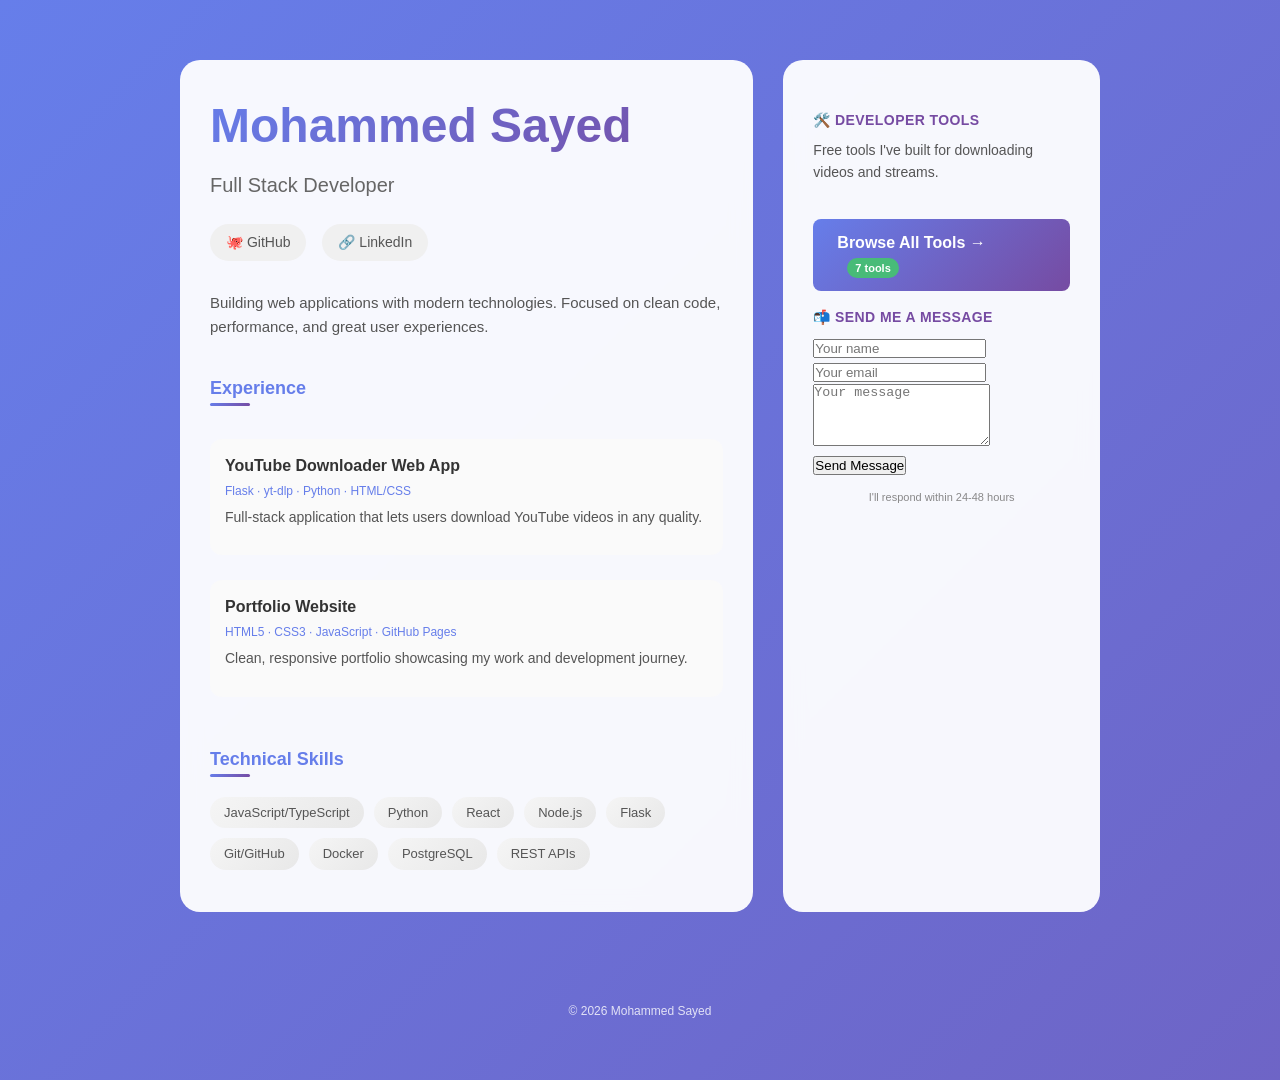
==== index.html @ 4d38568d "Clean version without secrets" ====
<!DOCTYPE html>
<html lang="en">
<head>
    <meta charset="UTF-8">
    <meta name="viewport" content="width=device-width, initial-scale=1.0">
    <title>Mohammed Sayed | Full Stack Developer</title>
    <link rel="stylesheet" href="style.css">
    <style>
        .tools-link {
            display: inline-block;
            margin-top: 20px;
            padding: 12px 24px;
            background: linear-gradient(135deg, #667eea 0%, #764ba2 100%);
            color: white;
            text-decoration: none;
            border-radius: 8px;
            font-weight: 600;
            transition: transform 0.3s ease;
        }
        
        .tools-link:hover {
            transform: translateX(5px);
        }
        
        .badge {
            display: inline-block;
            background: #48bb78;
            color: white;
            padding: 2px 8px;
            border-radius: 12px;
            font-size: 11px;
            margin-left: 10px;
        }
    </style>
</head>
<body>
    <div class="container">
        <div class="two-columns">
            <!-- MAIN CONTENT -->
            <div class="main-content">
                <h1>Mohammed Sayed</h1>
                <div class="title">Full Stack Developer</div>
                
                <div class="social-links">
                    <a href="https://github.com/mos238" target="_blank" class="social-link">🐙 GitHub</a>
                    <a href="https://www.linkedin.com/in/mohammed-sayed" target="_blank" class="social-link">🔗 LinkedIn</a>
                </div>

                <p>Building web applications with modern technologies. Focused on clean code, performance, and great user experiences.</p>

                <h2>Experience</h2>
                <div class="project">
                    <div class="project-title">YouTube Downloader Web App</div>
                    <div class="project-tech">Flask · yt-dlp · Python · HTML/CSS</div>
                    <p style="font-size: 14px;">Full-stack application that lets users download YouTube videos in any quality.</p>
                </div>

                <div class="project">
                    <div class="project-title">Portfolio Website</div>
                    <div class="project-tech">HTML5 · CSS3 · JavaScript · GitHub Pages</div>
                    <p style="font-size: 14px;">Clean, responsive portfolio showcasing my work and development journey.</p>
                </div>

                <h2>Technical Skills</h2>
                <div class="skills">
                    <span class="skill">JavaScript/TypeScript</span>
                    <span class="skill">Python</span>
                    <span class="skill">React</span>
                    <span class="skill">Node.js</span>
                    <span class="skill">Flask</span>
                    <span class="skill">Git/GitHub</span>
                    <span class="skill">Docker</span>
                    <span class="skill">PostgreSQL</span>
                    <span class="skill">REST APIs</span>
                </div>
            </div>

            <!-- SIDEBAR - Simple tools link -->
            <div class="sidebar">
                <div class="tools">
                    <h3>🛠️ Developer Tools</h3>
                    <p style="font-size: 14px; margin-bottom: 15px;">Free tools I've built for downloading videos and streams.</p>
                    <a href="tools.html" class="tools-link">
                        Browse All Tools →
                        <span class="badge">7 tools</span>
                    </a>
                </div>

                <!-- Contact Form -->
                <div class="contact-form">
                    <h3>📬 Send me a message</h3>
                    <form id="contactForm">
                        <div class="form-group">
                            <input type="text" id="name" placeholder="Your name" required>
                        </div>
                        <div class="form-group">
                            <input type="email" id="email" placeholder="Your email" required>
                        </div>
                        <div class="form-group">
                            <textarea id="message" placeholder="Your message" rows="4" required></textarea>
                        </div>
                        <button type="submit" class="submit-btn">Send Message</button>
                        <div id="formStatus" class="form-status"></div>
                    </form>
                    <p style="font-size: 11px; color: #888; margin-top: 12px; text-align: center;">
                        I'll respond within 24-48 hours
                    </p>
                </div>
            </div>
        </div>

        <footer>
            © 2026 Mohammed Sayed
        </footer>
    </div>

    <script src="script.js"></script>
    <script>
        // Contact form handler
        const contactForm = document.getElementById('contactForm');
        const formStatus = document.getElementById('formStatus');
        
        contactForm.addEventListener('submit', function(e) {
            e.preventDefault();
            const name = document.getElementById('name').value;
            const email = document.getElementById('email').value;
            const message = document.getElementById('message').value;
            
            const subject = `Portfolio Contact from ${name}`;
            const body = `Name: ${name}%0AEmail: ${email}%0A%0AMessage:%0A${message}`;
            const mailtoLink = `mailto:m.omarsayed@gmail.com?subject=${encodeURIComponent(subject)}&body=${body}`;
            
            window.location.href = mailtoLink;
            showStatus('✓ Opening your email client...', 'success');
            contactForm.reset();
        });
        
        function showStatus(message, type) {
            formStatus.textContent = message;
            formStatus.className = `form-status ${type}`;
            formStatus.style.display = 'block';
            setTimeout(() => formStatus.style.display = 'none', 5000);
        }
    </script>
</body>
</html>
---- style.css ----
* {
    margin: 0;
    padding: 0;
    box-sizing: border-box;
}

body {
    font-family: -apple-system, BlinkMacSystemFont, 'Segoe UI', Roboto, Oxygen, Ubuntu, sans-serif;
    background: linear-gradient(135deg, #667eea 0%, #764ba2 100%);
    color: #1a1a1a;
    line-height: 1.5;
    min-height: 100vh;
    animation: gradientShift 10s ease infinite;
    background-size: 200% 200%;
}

@keyframes gradientShift {
    0% { background-position: 0% 50%; }
    50% { background-position: 100% 50%; }
    100% { background-position: 0% 50%; }
}

.container {
    max-width: 1000px;
    margin: 0 auto;
    padding: 60px 40px;
}

/* Main content card with animation */
.main-content, .sidebar {
    background: rgba(255, 255, 255, 0.95);
    backdrop-filter: blur(10px);
    border-radius: 20px;
    padding: 30px;
    transition: transform 0.3s ease, box-shadow 0.3s ease;
    animation: fadeInUp 0.6s ease-out;
}

.main-content:hover, .sidebar:hover {
    transform: translateY(-5px);
    box-shadow: 0 20px 40px rgba(0,0,0,0.1);
}

@keyframes fadeInUp {
    from {
        opacity: 0;
        transform: translateY(30px);
    }
    to {
        opacity: 1;
        transform: translateY(0);
    }
}

/* Two column layout */
.two-columns {
    display: flex;
    gap: 30px;
    flex-wrap: wrap;
}

.main-content {
    flex: 2;
    min-width: 250px;
}

.sidebar {
    flex: 1;
    min-width: 200px;
}

/* Typography */
h1 {
    font-size: 48px;
    font-weight: 700;
    margin-bottom: 8px;
    background: linear-gradient(135deg, #667eea 0%, #764ba2 100%);
    -webkit-background-clip: text;
    background-clip: text;
    color: transparent;
    animation: fadeIn 0.8s ease-out;
}

@keyframes fadeIn {
    from { opacity: 0; transform: translateY(-20px); }
    to { opacity: 1; transform: translateY(0); }
}

.title {
    font-size: 20px;
    color: #666;
    margin-bottom: 24px;
    font-weight: 400;
    animation: fadeIn 0.8s ease-out 0.1s backwards;
}

h2 {
    font-size: 18px;
    font-weight: 600;
    margin: 24px 0 12px 0;
    color: #667eea;
    position: relative;
    display: inline-block;
}

h2::after {
    content: '';
    position: absolute;
    bottom: -4px;
    left: 0;
    width: 40px;
    height: 3px;
    background: linear-gradient(135deg, #667eea 0%, #764ba2 100%);
    border-radius: 2px;
    transition: width 0.3s ease;
}

h2:hover::after {
    width: 100%;
}

h3 {
    font-size: 14px;
    font-weight: 600;
    margin: 16px 0 8px 0;
    text-transform: uppercase;
    letter-spacing: 0.03em;
    color: #764ba2;
}

p {
    color: #555;
    margin-bottom: 12px;
    font-size: 15px;
    line-height: 1.6;
}

/* Social links with hover animations */
.social-links {
    display: flex;
    gap: 16px;
    margin: 20px 0 30px 0;
    flex-wrap: wrap;
}

.social-link {
    color: #555;
    text-decoration: none;
    font-size: 14px;
    padding: 8px 16px;
    background: #f0f0f0;
    border-radius: 20px;
    transition: all 0.3s ease;
    display: inline-block;
}

.social-link:hover {
    background: linear-gradient(135deg, #667eea 0%, #764ba2 100%);
    color: white;
    transform: translateY(-2px);
    box-shadow: 0 4px 12px rgba(102,126,234,0.4);
}

/* Skills tags with hover effects */
.skills {
    display: flex;
    flex-wrap: wrap;
    gap: 10px;
    margin: 12px 0;
}

.skill {
    font-size: 13px;
    color: #555;
    background: linear-gradient(135deg, #f5f5f5 0%, #e8e8e8 100%);
    padding: 6px 14px;
    border-radius: 20px;
    transition: all 0.3s ease;
    cursor: default;
}

.skill:hover {
    background: linear-gradient(135deg, #667eea 0%, #764ba2 100%);
    color: white;
    transform: scale(1.05);
}

/* Tools section with animations */
.tools {
    margin-top: 20px;
}

.tool-item {
    margin: 15px 0;
    padding: 12px;
    background: #f8f9fa;
    border-radius: 12px;
    transition: all 0.3s ease;
}

.tool-item:hover {
    transform: translateX(8px);
    background: linear-gradient(135deg, #f8f9fa 0%, #f0f0f0 100%);
}

.tool-link {
    color: #667eea;
    text-decoration: none;
    font-size: 14px;
    font-weight: 500;
    display: inline-flex;
    align-items: center;
    gap: 8px;
    transition: gap 0.3s ease;
}

.tool-link:hover {
    gap: 12px;
    color: #764ba2;
}

.tool-description {
    font-size: 12px;
    color: #888;
    margin-top: 4px;
}

/* Projects section */
.project {
    margin: 25px 0;
    padding: 15px;
    background: #fafafa;
    border-radius: 12px;
    transition: all 0.3s ease;
}

.project:hover {
    transform: translateX(8px);
    background: white;
    box-shadow: 0 4px 12px rgba(0,0,0,0.1);
}

.project-title {
    font-weight: 600;
    font-size: 16px;
    margin-bottom: 4px;
    color: #333;
}

.project-tech {
    font-size: 12px;
    color: #667eea;
    margin-bottom: 6px;
}

/* Back to top button with pulse animation */
#backToTop {
    position: fixed;
    bottom: 20px;
    right: 20px;
    padding: 12px 16px;
    background: linear-gradient(135deg, #667eea 0%, #764ba2 100%);
    color: white;
    border: none;
    border-radius: 50px;
    cursor: pointer;
    font-size: 14px;
    display: none;
    z-index: 1000;
    font-family: inherit;
    transition: all 0.3s ease;
    animation: pulse 2s infinite;
}

#backToTop:hover {
    transform: translateY(-3px);
    box-shadow: 0 6px 20px rgba(102,126,234,0.4);
}

@keyframes pulse {
    0% { box-shadow: 0 0 0 0 rgba(102,126,234,0.7); }
    70% { box-shadow: 0 0 0 10px rgba(102,126,234,0); }
    100% { box-shadow: 0 0 0 0 rgba(102,126,234,0); }
}

/* Footer */
footer {
    margin-top: 60px;
    text-align: center;
    font-size: 12px;
    color: rgba(255,255,255,0.8);
    padding-top: 30px;
}

/* Click message styling */
.click-message {
    position: fixed;
    bottom: 80px;
    right: 20px;
    background: linear-gradient(135deg, #667eea 0%, #764ba2 100%);
    color: white;
    padding: 10px 16px;
    border-radius: 50px;
    font-size: 12px;
    z-index: 1000;
    animation: slideIn 0.3s ease;
}

@keyframes slideIn {
    from {
        opacity: 0;
        transform: translateX(100px);
    }
    to {
        opacity: 1;
        transform: translateX(0);
    }
}

/* Responsive */
@media (max-width: 768px) {
    .container {
        padding: 30px 20px;
    }
    .two-columns {
        flex-direction: column;
        gap: 20px;
    }
    h1 {
        font-size: 32px;
    }
    .title {
        font-size: 18px;
    }
    .main-content, .sidebar {
        padding: 20px;
    }
}
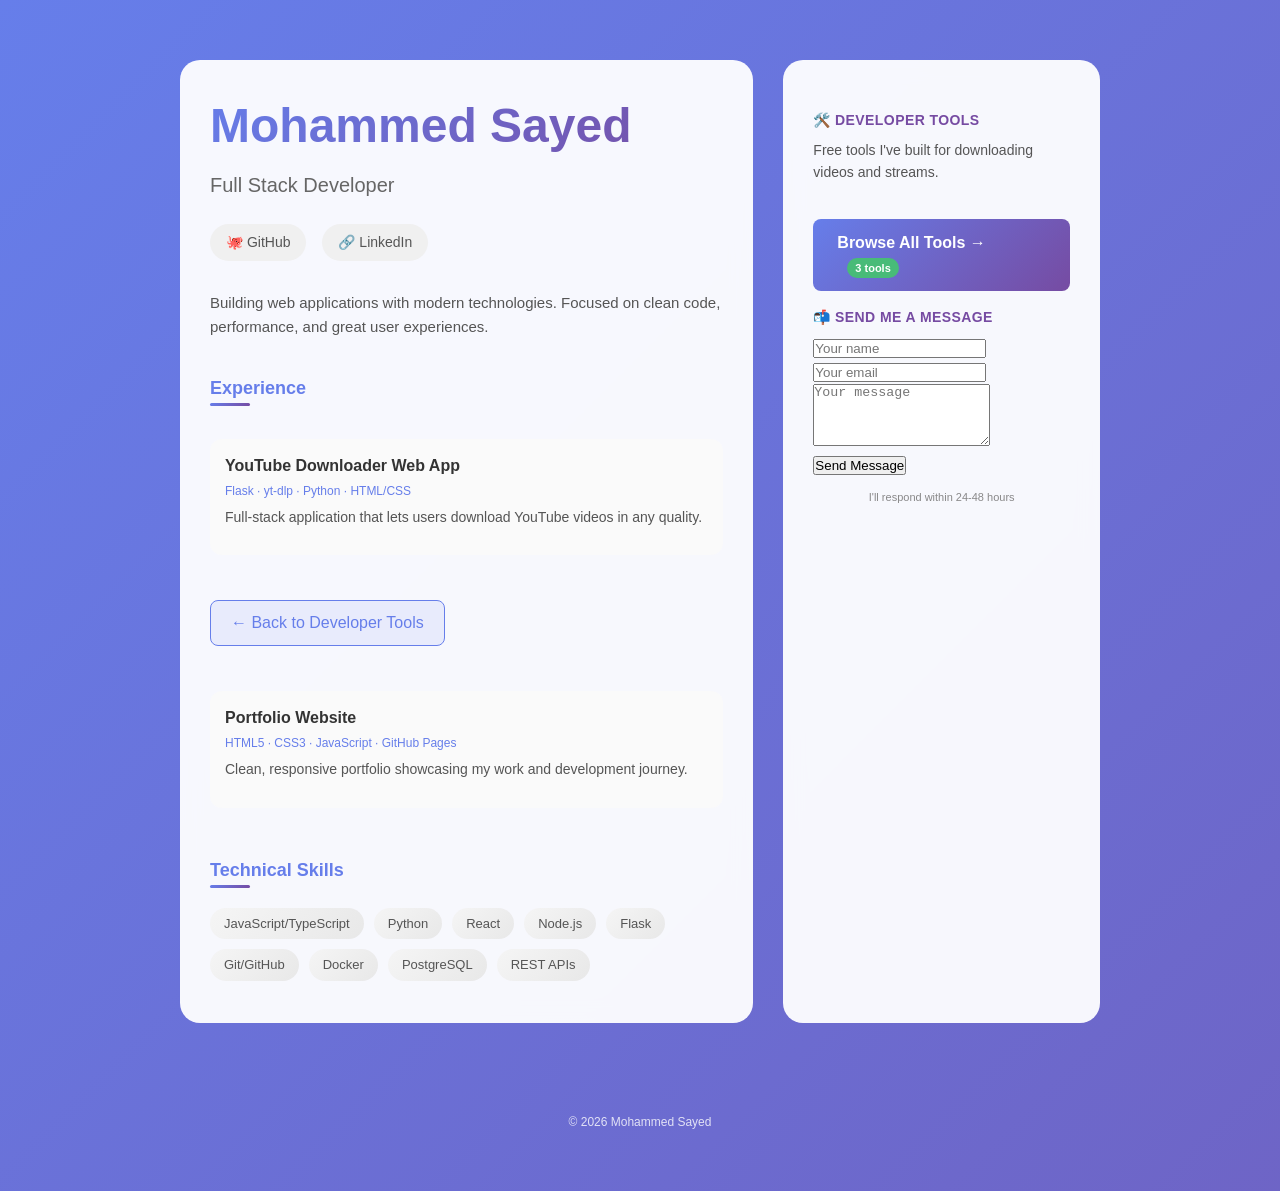
==== commit 890f9e51: "Add Back to Developer Tools button after YouTube Downloader" ====
--- a/index.html
+++ b/index.html
@@ -31,6 +31,49 @@
             font-size: 11px;
             margin-left: 10px;
         }
+        
+        .back-button {
+            display: inline-block;
+            margin: 20px 0;
+            padding: 10px 20px;
+            background: rgba(102,126,234,0.1);
+            color: #667eea;
+            text-decoration: none;
+            border-radius: 8px;
+            font-weight: 500;
+            transition: all 0.3s ease;
+            border: 1px solid #667eea;
+        }
+        
+        .back-button:hover {
+            background: #667eea;
+            color: white;
+            transform: translateX(-5px);
+        }
+        
+        .separator {
+            text-align: center;
+            margin: 40px 0;
+            position: relative;
+        }
+        
+        .separator::before {
+            content: '';
+            position: absolute;
+            top: 50%;
+            left: 0;
+            right: 0;
+            height: 1px;
+            background: linear-gradient(90deg, transparent, #667eea, transparent);
+        }
+        
+        .separator span {
+            background: white;
+            padding: 0 20px;
+            position: relative;
+            color: #667eea;
+            font-size: 14px;
+        }
     </style>
 </head>
 <body>
@@ -55,6 +98,13 @@
                     <p style="font-size: 14px;">Full-stack application that lets users download YouTube videos in any quality.</p>
                 </div>
 
+                <!-- Back to Portfolio button after YouTube Downloader -->
+                <div style="margin: 20px 0;">
+                    <a href="https://mos238.github.io/myWebSite/tools.html" class="back-button">
+                        ← Back to Developer Tools
+                    </a>
+                </div>
+
                 <div class="project">
                     <div class="project-title">Portfolio Website</div>
                     <div class="project-tech">HTML5 · CSS3 · JavaScript · GitHub Pages</div>
@@ -75,14 +125,14 @@
                 </div>
             </div>
 
-            <!-- SIDEBAR - Simple tools link -->
+            <!-- SIDEBAR - Tools link -->
             <div class="sidebar">
                 <div class="tools">
                     <h3>🛠️ Developer Tools</h3>
                     <p style="font-size: 14px; margin-bottom: 15px;">Free tools I've built for downloading videos and streams.</p>
-                    <a href="tools.html" class="tools-link">
+                    <a href="https://mos238.github.io/myWebSite/tools.html" class="tools-link">
                         Browse All Tools →
-                        <span class="badge">7 tools</span>
+                        <span class="badge">3 tools</span>
                     </a>
                 </div>
 
@@ -144,4 +194,3 @@
     </script>
 </body>
 </html>
- 
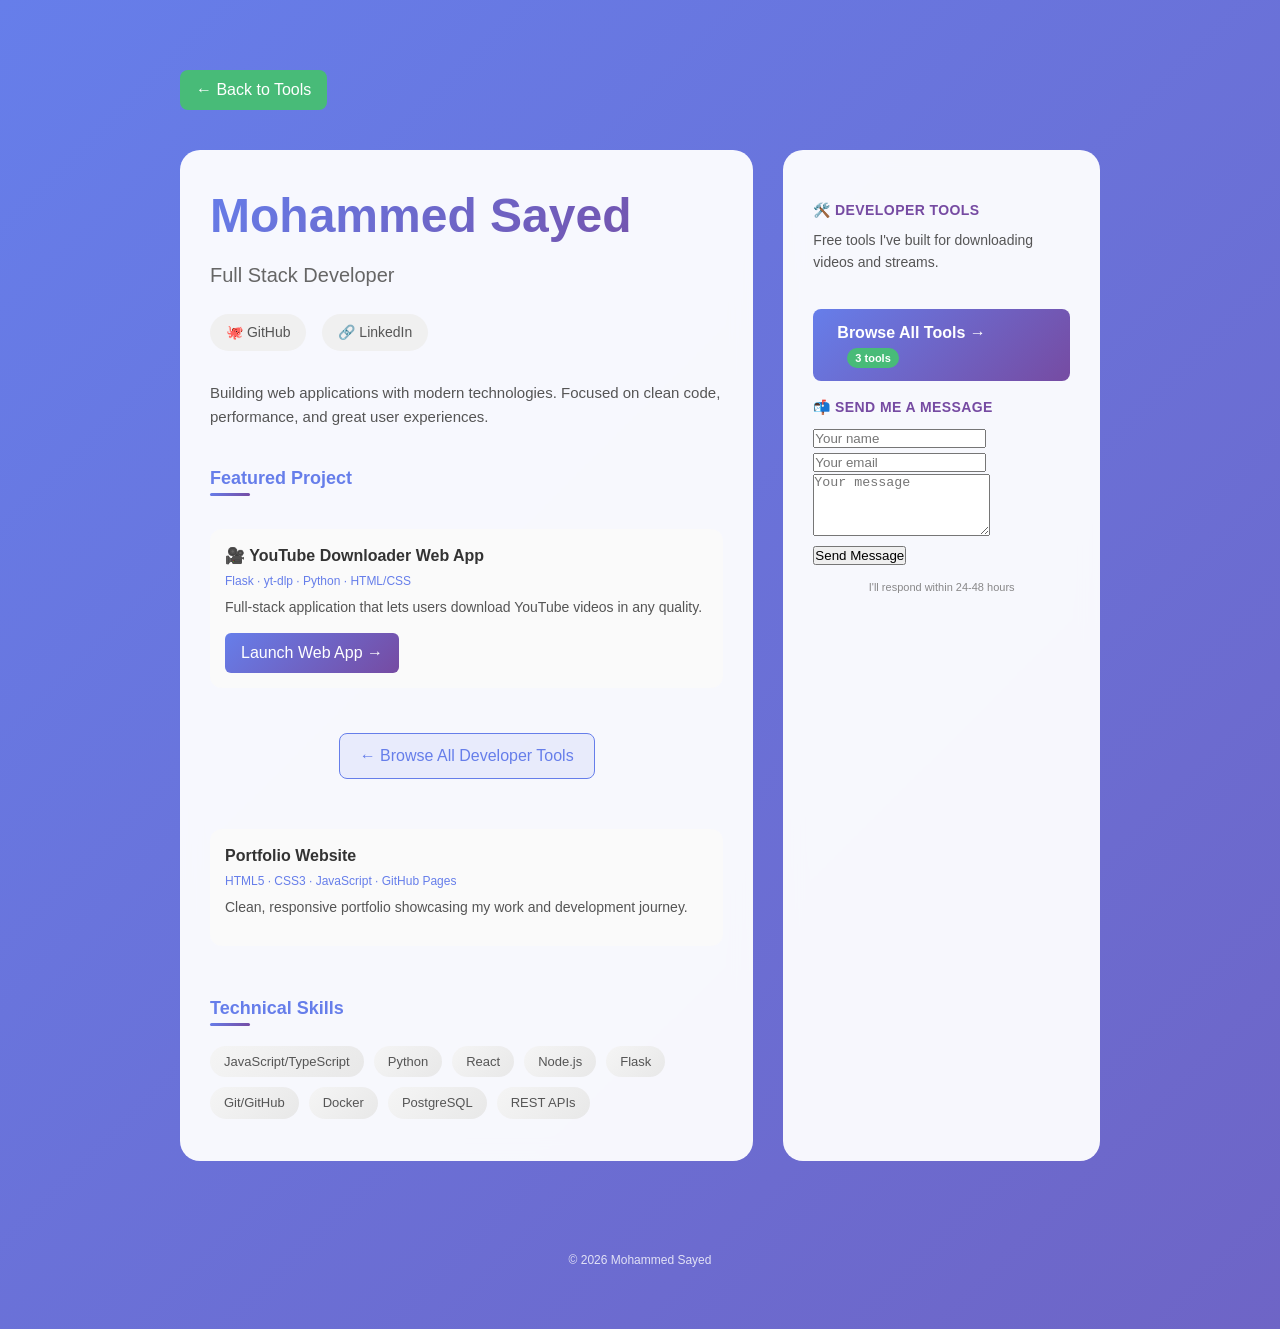
==== commit 793ce216: "Fix back buttons: add Back to Tools and Browse All Developer Tools buttons" ====
--- a/index.html
+++ b/index.html
@@ -51,33 +51,33 @@
             transform: translateX(-5px);
         }
         
-        .separator {
-            text-align: center;
-            margin: 40px 0;
-            position: relative;
+        .back-to-portfolio {
+            display: inline-block;
+            margin: 10px 0 20px 0;
+            padding: 8px 16px;
+            background: #48bb78;
+            color: white;
+            text-decoration: none;
+            border-radius: 8px;
+            font-weight: 500;
+            transition: all 0.3s ease;
         }
         
-        .separator::before {
-            content: '';
-            position: absolute;
-            top: 50%;
-            left: 0;
-            right: 0;
-            height: 1px;
-            background: linear-gradient(90deg, transparent, #667eea, transparent);
-        }
-        
-        .separator span {
-            background: white;
-            padding: 0 20px;
-            position: relative;
-            color: #667eea;
-            font-size: 14px;
+        .back-to-portfolio:hover {
+            background: #38a169;
+            transform: translateX(-5px);
         }
     </style>
 </head>
 <body>
     <div class="container">
+        <!-- Back to Portfolio Button at Top -->
+        <div style="margin-bottom: 20px;">
+            <a href="https://mos238.github.io/myWebSite/tools.html" class="back-to-portfolio">
+                ← Back to Tools
+            </a>
+        </div>
+        
         <div class="two-columns">
             <!-- MAIN CONTENT -->
             <div class="main-content">
@@ -91,17 +91,20 @@
 
                 <p>Building web applications with modern technologies. Focused on clean code, performance, and great user experiences.</p>
 
-                <h2>Experience</h2>
+                <h2>Featured Project</h2>
                 <div class="project">
-                    <div class="project-title">YouTube Downloader Web App</div>
+                    <div class="project-title">🎥 YouTube Downloader Web App</div>
                     <div class="project-tech">Flask · yt-dlp · Python · HTML/CSS</div>
                     <p style="font-size: 14px;">Full-stack application that lets users download YouTube videos in any quality.</p>
+                    <div style="margin-top: 15px;">
+                        <a href="https://mywebsite-m9qv.onrender.com" target="_blank" style="display: inline-block; padding: 8px 16px; background: linear-gradient(135deg, #667eea 0%, #764ba2 100%); color: white; text-decoration: none; border-radius: 6px;">Launch Web App →</a>
+                    </div>
                 </div>
 
-                <!-- Back to Portfolio button after YouTube Downloader -->
-                <div style="margin: 20px 0;">
+                <!-- Back to Portfolio Button AFTER YouTube Web App Launcher -->
+                <div style="margin: 20px 0 30px 0; text-align: center;">
                     <a href="https://mos238.github.io/myWebSite/tools.html" class="back-button">
-                        ← Back to Developer Tools
+                        ← Browse All Developer Tools
                     </a>
                 </div>
 
@@ -125,7 +128,7 @@
                 </div>
             </div>
 
-            <!-- SIDEBAR - Tools link -->
+            <!-- SIDEBAR -->
             <div class="sidebar">
                 <div class="tools">
                     <h3>🛠️ Developer Tools</h3>
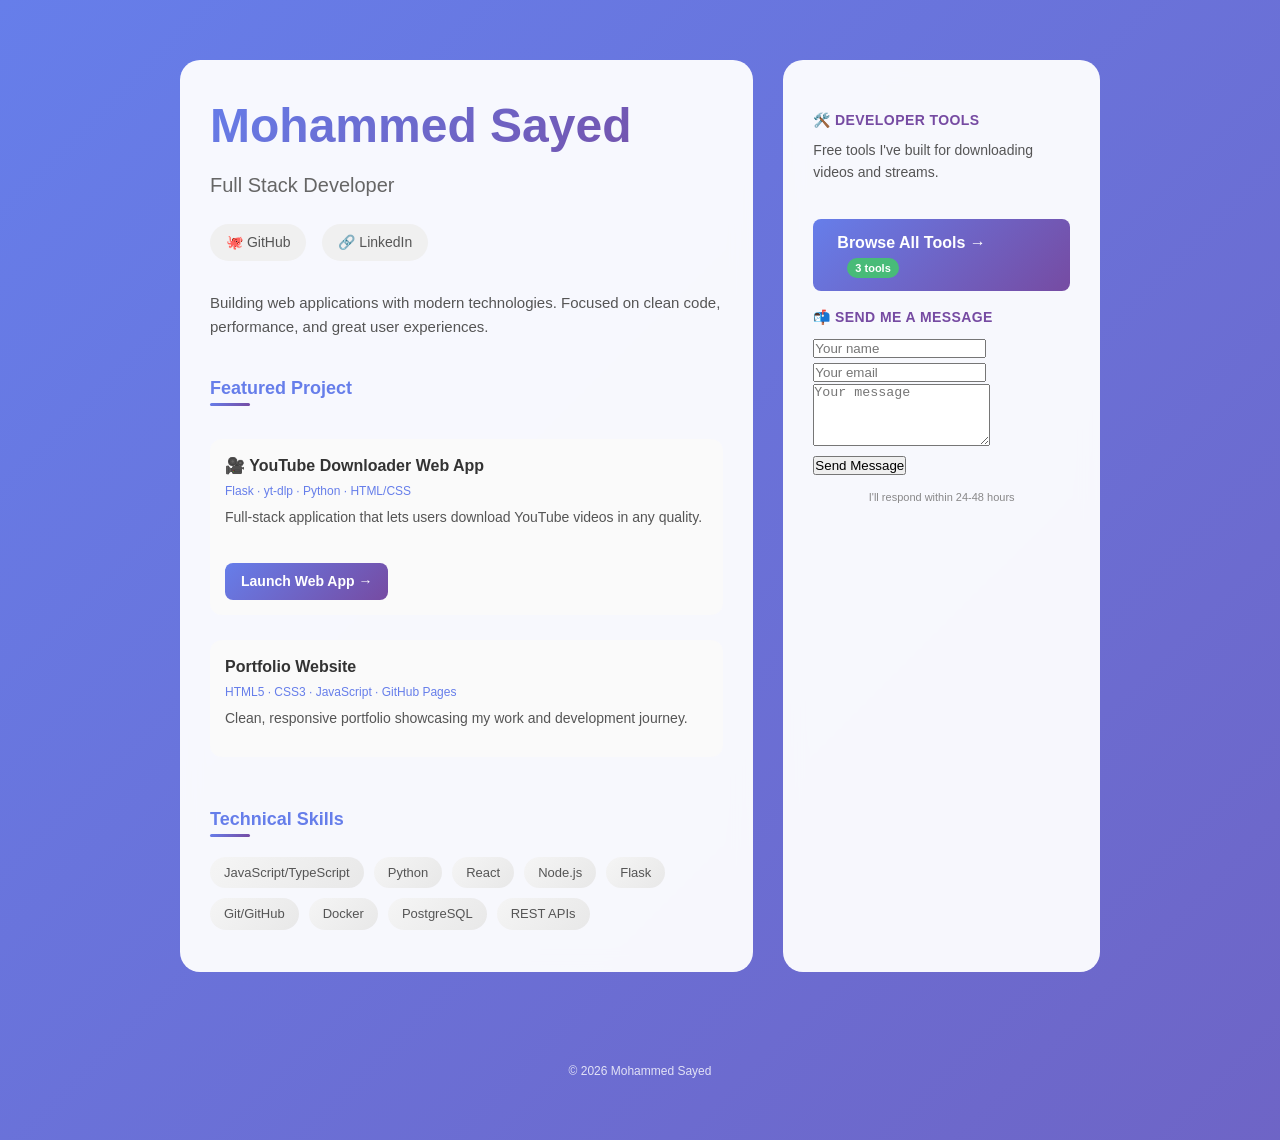
==== commit 680ac316: "Fix back button URL and remove back button from main portfolio page" ====
--- a/index.html
+++ b/index.html
@@ -50,34 +50,10 @@
             color: white;
             transform: translateX(-5px);
         }
-        
-        .back-to-portfolio {
-            display: inline-block;
-            margin: 10px 0 20px 0;
-            padding: 8px 16px;
-            background: #48bb78;
-            color: white;
-            text-decoration: none;
-            border-radius: 8px;
-            font-weight: 500;
-            transition: all 0.3s ease;
-        }
-        
-        .back-to-portfolio:hover {
-            background: #38a169;
-            transform: translateX(-5px);
-        }
     </style>
 </head>
 <body>
     <div class="container">
-        <!-- Back to Portfolio Button at Top -->
-        <div style="margin-bottom: 20px;">
-            <a href="https://mos238.github.io/myWebSite/tools.html" class="back-to-portfolio">
-                ← Back to Tools
-            </a>
-        </div>
-        
         <div class="two-columns">
             <!-- MAIN CONTENT -->
             <div class="main-content">
@@ -97,15 +73,8 @@
                     <div class="project-tech">Flask · yt-dlp · Python · HTML/CSS</div>
                     <p style="font-size: 14px;">Full-stack application that lets users download YouTube videos in any quality.</p>
                     <div style="margin-top: 15px;">
-                        <a href="https://mywebsite-m9qv.onrender.com" target="_blank" style="display: inline-block; padding: 8px 16px; background: linear-gradient(135deg, #667eea 0%, #764ba2 100%); color: white; text-decoration: none; border-radius: 6px;">Launch Web App →</a>
+                        <a href="https://mywebsite-m9qv.onrender.com" target="_blank" class="tools-link" style="padding: 8px 16px; font-size: 14px;">Launch Web App →</a>
                     </div>
-                </div>
-
-                <!-- Back to Portfolio Button AFTER YouTube Web App Launcher -->
-                <div style="margin: 20px 0 30px 0; text-align: center;">
-                    <a href="https://mos238.github.io/myWebSite/tools.html" class="back-button">
-                        ← Browse All Developer Tools
-                    </a>
                 </div>
 
                 <div class="project">
@@ -169,7 +138,6 @@
 
     <script src="script.js"></script>
     <script>
-        // Contact form handler
         const contactForm = document.getElementById('contactForm');
         const formStatus = document.getElementById('formStatus');
         
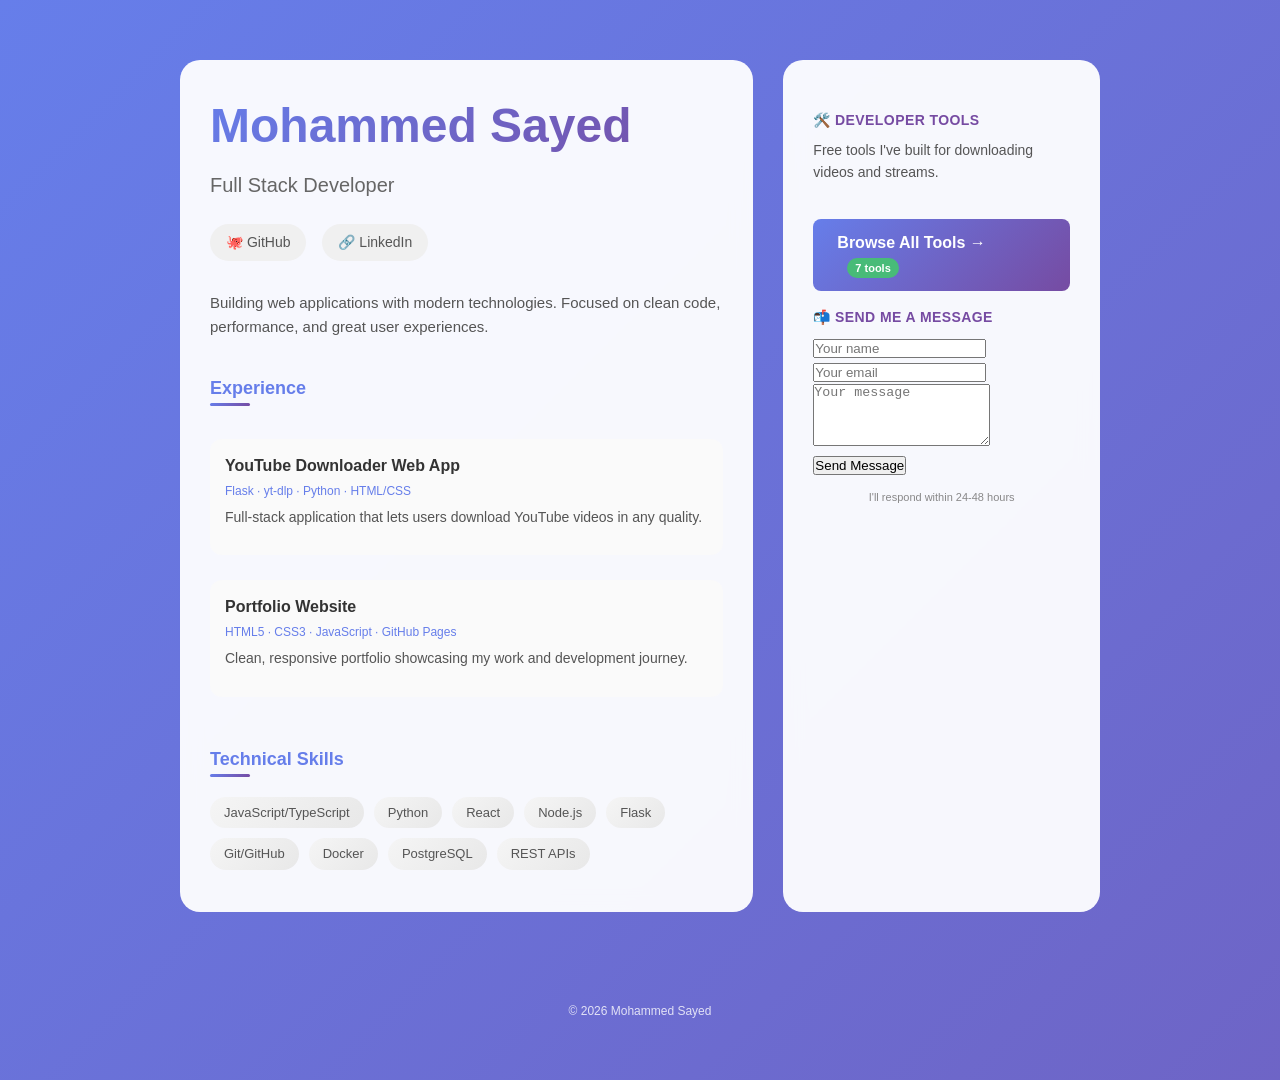
==== commit 75a45cb1: "Add local video downloader card to tools page and update index.html" ====
--- a/index.html
+++ b/index.html
@@ -1,167 +1,184 @@
-<!DOCTYPE html>
+<!doctype html>
 <html lang="en">
-<head>
-    <meta charset="UTF-8">
-    <meta name="viewport" content="width=device-width, initial-scale=1.0">
+  <head>
+    <meta charset="UTF-8" />
+    <meta name="viewport" content="width=device-width, initial-scale=1.0" />
     <title>Mohammed Sayed | Full Stack Developer</title>
-    <link rel="stylesheet" href="style.css">
+    <link rel="stylesheet" href="style.css" />
     <style>
-        .tools-link {
-            display: inline-block;
-            margin-top: 20px;
-            padding: 12px 24px;
-            background: linear-gradient(135deg, #667eea 0%, #764ba2 100%);
-            color: white;
-            text-decoration: none;
-            border-radius: 8px;
-            font-weight: 600;
-            transition: transform 0.3s ease;
-        }
-        
-        .tools-link:hover {
-            transform: translateX(5px);
-        }
-        
-        .badge {
-            display: inline-block;
-            background: #48bb78;
-            color: white;
-            padding: 2px 8px;
-            border-radius: 12px;
-            font-size: 11px;
-            margin-left: 10px;
-        }
-        
-        .back-button {
-            display: inline-block;
-            margin: 20px 0;
-            padding: 10px 20px;
-            background: rgba(102,126,234,0.1);
-            color: #667eea;
-            text-decoration: none;
-            border-radius: 8px;
-            font-weight: 500;
-            transition: all 0.3s ease;
-            border: 1px solid #667eea;
-        }
-        
-        .back-button:hover {
-            background: #667eea;
-            color: white;
-            transform: translateX(-5px);
-        }
+      .tools-link {
+        display: inline-block;
+        margin-top: 20px;
+        padding: 12px 24px;
+        background: linear-gradient(135deg, #667eea 0%, #764ba2 100%);
+        color: white;
+        text-decoration: none;
+        border-radius: 8px;
+        font-weight: 600;
+        transition: transform 0.3s ease;
+      }
+
+      .tools-link:hover {
+        transform: translateX(5px);
+      }
+
+      .badge {
+        display: inline-block;
+        background: #48bb78;
+        color: white;
+        padding: 2px 8px;
+        border-radius: 12px;
+        font-size: 11px;
+        margin-left: 10px;
+      }
     </style>
-</head>
-<body>
+  </head>
+  <body>
     <div class="container">
-        <div class="two-columns">
-            <!-- MAIN CONTENT -->
-            <div class="main-content">
-                <h1>Mohammed Sayed</h1>
-                <div class="title">Full Stack Developer</div>
-                
-                <div class="social-links">
-                    <a href="https://github.com/mos238" target="_blank" class="social-link">🐙 GitHub</a>
-                    <a href="https://www.linkedin.com/in/mohammed-sayed" target="_blank" class="social-link">🔗 LinkedIn</a>
-                </div>
+      <div class="two-columns">
+        <!-- MAIN CONTENT -->
+        <div class="main-content">
+          <h1>Mohammed Sayed</h1>
+          <div class="title">Full Stack Developer</div>
 
-                <p>Building web applications with modern technologies. Focused on clean code, performance, and great user experiences.</p>
+          <div class="social-links">
+            <a
+              href="https://github.com/mos238"
+              target="_blank"
+              class="social-link"
+              >🐙 GitHub</a
+            >
+            <a
+              href="https://www.linkedin.com/in/mohammed-sayed"
+              target="_blank"
+              class="social-link"
+              >🔗 LinkedIn</a
+            >
+          </div>
 
-                <h2>Featured Project</h2>
-                <div class="project">
-                    <div class="project-title">🎥 YouTube Downloader Web App</div>
-                    <div class="project-tech">Flask · yt-dlp · Python · HTML/CSS</div>
-                    <p style="font-size: 14px;">Full-stack application that lets users download YouTube videos in any quality.</p>
-                    <div style="margin-top: 15px;">
-                        <a href="https://mywebsite-m9qv.onrender.com" target="_blank" class="tools-link" style="padding: 8px 16px; font-size: 14px;">Launch Web App →</a>
-                    </div>
-                </div>
+          <p>
+            Building web applications with modern technologies. Focused on clean
+            code, performance, and great user experiences.
+          </p>
 
-                <div class="project">
-                    <div class="project-title">Portfolio Website</div>
-                    <div class="project-tech">HTML5 · CSS3 · JavaScript · GitHub Pages</div>
-                    <p style="font-size: 14px;">Clean, responsive portfolio showcasing my work and development journey.</p>
-                </div>
+          <h2>Experience</h2>
+          <div class="project">
+            <div class="project-title">YouTube Downloader Web App</div>
+            <div class="project-tech">Flask · yt-dlp · Python · HTML/CSS</div>
+            <p style="font-size: 14px">
+              Full-stack application that lets users download YouTube videos in
+              any quality.
+            </p>
+          </div>
 
-                <h2>Technical Skills</h2>
-                <div class="skills">
-                    <span class="skill">JavaScript/TypeScript</span>
-                    <span class="skill">Python</span>
-                    <span class="skill">React</span>
-                    <span class="skill">Node.js</span>
-                    <span class="skill">Flask</span>
-                    <span class="skill">Git/GitHub</span>
-                    <span class="skill">Docker</span>
-                    <span class="skill">PostgreSQL</span>
-                    <span class="skill">REST APIs</span>
-                </div>
+          <div class="project">
+            <div class="project-title">Portfolio Website</div>
+            <div class="project-tech">
+              HTML5 · CSS3 · JavaScript · GitHub Pages
             </div>
+            <p style="font-size: 14px">
+              Clean, responsive portfolio showcasing my work and development
+              journey.
+            </p>
+          </div>
 
-            <!-- SIDEBAR -->
-            <div class="sidebar">
-                <div class="tools">
-                    <h3>🛠️ Developer Tools</h3>
-                    <p style="font-size: 14px; margin-bottom: 15px;">Free tools I've built for downloading videos and streams.</p>
-                    <a href="https://mos238.github.io/myWebSite/tools.html" class="tools-link">
-                        Browse All Tools →
-                        <span class="badge">3 tools</span>
-                    </a>
-                </div>
-
-                <!-- Contact Form -->
-                <div class="contact-form">
-                    <h3>📬 Send me a message</h3>
-                    <form id="contactForm">
-                        <div class="form-group">
-                            <input type="text" id="name" placeholder="Your name" required>
-                        </div>
-                        <div class="form-group">
-                            <input type="email" id="email" placeholder="Your email" required>
-                        </div>
-                        <div class="form-group">
-                            <textarea id="message" placeholder="Your message" rows="4" required></textarea>
-                        </div>
-                        <button type="submit" class="submit-btn">Send Message</button>
-                        <div id="formStatus" class="form-status"></div>
-                    </form>
-                    <p style="font-size: 11px; color: #888; margin-top: 12px; text-align: center;">
-                        I'll respond within 24-48 hours
-                    </p>
-                </div>
-            </div>
+          <h2>Technical Skills</h2>
+          <div class="skills">
+            <span class="skill">JavaScript/TypeScript</span>
+            <span class="skill">Python</span>
+            <span class="skill">React</span>
+            <span class="skill">Node.js</span>
+            <span class="skill">Flask</span>
+            <span class="skill">Git/GitHub</span>
+            <span class="skill">Docker</span>
+            <span class="skill">PostgreSQL</span>
+            <span class="skill">REST APIs</span>
+          </div>
         </div>
 
-        <footer>
-            © 2026 Mohammed Sayed
-        </footer>
+        <!-- SIDEBAR - Simple tools link -->
+        <div class="sidebar">
+          <div class="tools">
+            <h3>🛠️ Developer Tools</h3>
+            <p style="font-size: 14px; margin-bottom: 15px">
+              Free tools I've built for downloading videos and streams.
+            </p>
+            <a href="tools.html" class="tools-link">
+              Browse All Tools →
+              <span class="badge">7 tools</span>
+            </a>
+          </div>
+
+          <!-- Contact Form -->
+          <div class="contact-form">
+            <h3>📬 Send me a message</h3>
+            <form id="contactForm">
+              <div class="form-group">
+                <input type="text" id="name" placeholder="Your name" required />
+              </div>
+              <div class="form-group">
+                <input
+                  type="email"
+                  id="email"
+                  placeholder="Your email"
+                  required
+                />
+              </div>
+              <div class="form-group">
+                <textarea
+                  id="message"
+                  placeholder="Your message"
+                  rows="4"
+                  required
+                ></textarea>
+              </div>
+              <button type="submit" class="submit-btn">Send Message</button>
+              <div id="formStatus" class="form-status"></div>
+            </form>
+            <p
+              style="
+                font-size: 11px;
+                color: #888;
+                margin-top: 12px;
+                text-align: center;
+              "
+            >
+              I'll respond within 24-48 hours
+            </p>
+          </div>
+        </div>
+      </div>
+
+      <footer>© 2026 Mohammed Sayed</footer>
     </div>
 
     <script src="script.js"></script>
     <script>
-        const contactForm = document.getElementById('contactForm');
-        const formStatus = document.getElementById('formStatus');
-        
-        contactForm.addEventListener('submit', function(e) {
-            e.preventDefault();
-            const name = document.getElementById('name').value;
-            const email = document.getElementById('email').value;
-            const message = document.getElementById('message').value;
-            
-            const subject = `Portfolio Contact from ${name}`;
-            const body = `Name: ${name}%0AEmail: ${email}%0A%0AMessage:%0A${message}`;
-            const mailtoLink = `mailto:m.omarsayed@gmail.com?subject=${encodeURIComponent(subject)}&body=${body}`;
-            
-            window.location.href = mailtoLink;
-            showStatus('✓ Opening your email client...', 'success');
-            contactForm.reset();
-        });
-        
-        function showStatus(message, type) {
-            formStatus.textContent = message;
-            formStatus.className = `form-status ${type}`;
-            formStatus.style.display = 'block';
-            setTimeout(() => formStatus.style.display = 'none', 5000);
-        }
+      // Contact form handler
+      const contactForm = document.getElementById("contactForm");
+      const formStatus = document.getElementById("formStatus");
+
+      contactForm.addEventListener("submit", function (e) {
+        e.preventDefault();
+        const name = document.getElementById("name").value;
+        const email = document.getElementById("email").value;
+        const message = document.getElementById("message").value;
+
+        const subject = `Portfolio Contact from ${name}`;
+        const body = `Name: ${name}%0AEmail: ${email}%0A%0AMessage:%0A${message}`;
+        const mailtoLink = `mailto:m.omarsayed@gmail.com?subject=${encodeURIComponent(subject)}&body=${body}`;
+
+        window.location.href = mailtoLink;
+        showStatus("✓ Opening your email client...", "success");
+        contactForm.reset();
+      });
+
+      function showStatus(message, type) {
+        formStatus.textContent = message;
+        formStatus.className = `form-status ${type}`;
+        formStatus.style.display = "block";
+        setTimeout(() => (formStatus.style.display = "none"), 5000);
+      }
     </script>
-</body>
+  </body>
 </html>
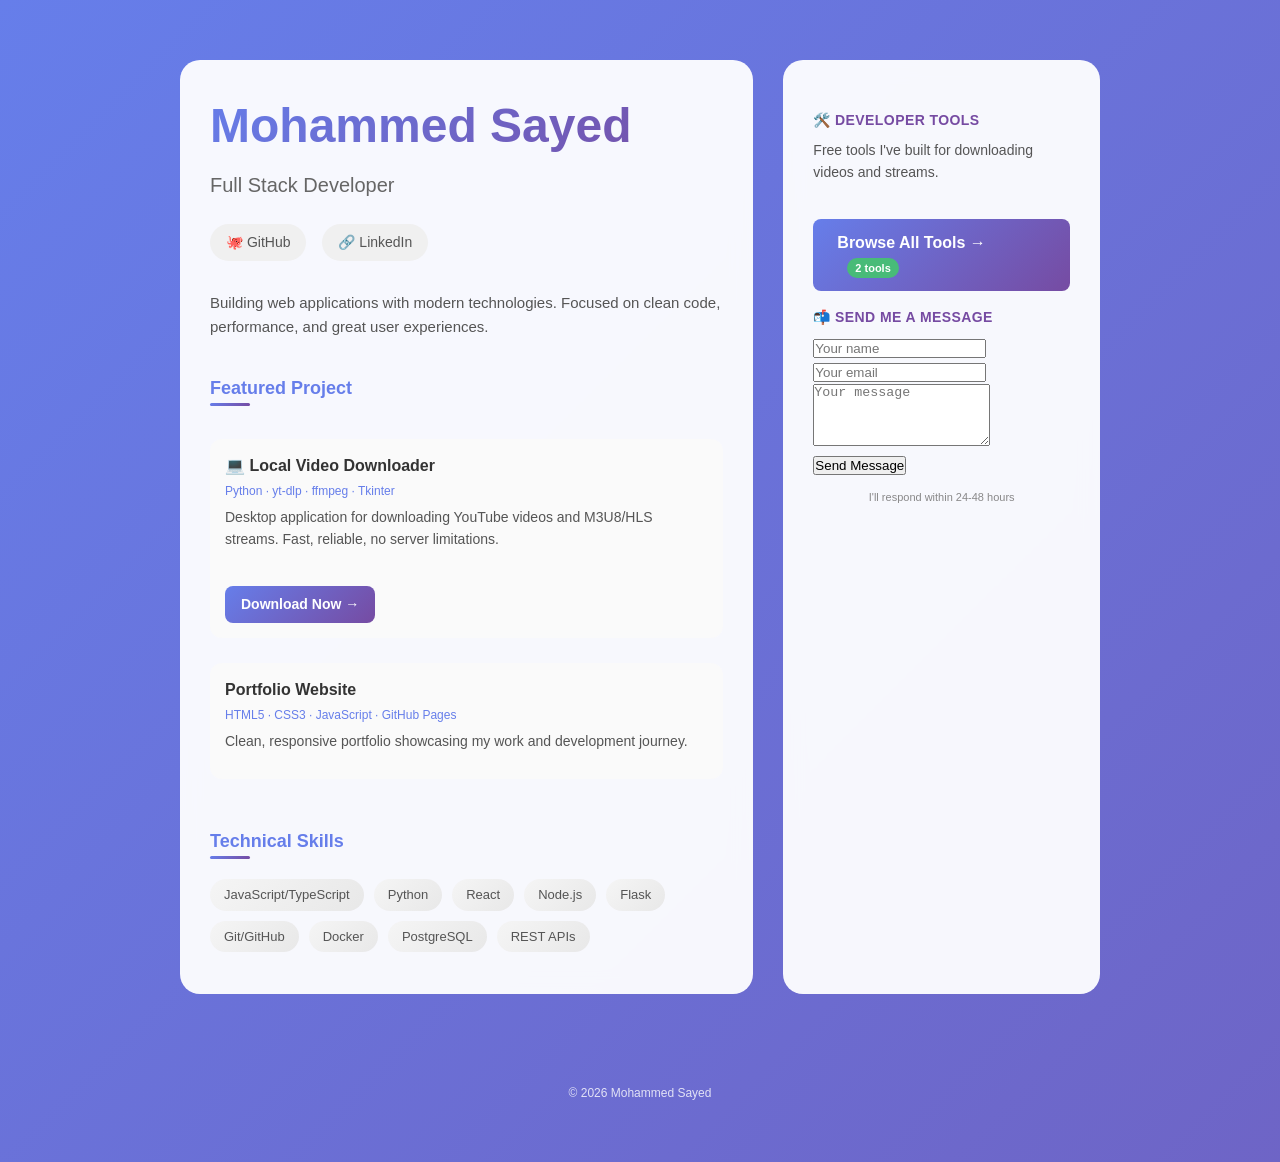
==== commit e6535566: "Remove broken YouTube web app, promote Local Video Downloader as recommended solution" ====
--- a/index.html
+++ b/index.html
@@ -1,184 +1,152 @@
-<!doctype html>
+<!DOCTYPE html>
 <html lang="en">
-  <head>
-    <meta charset="UTF-8" />
-    <meta name="viewport" content="width=device-width, initial-scale=1.0" />
+<head>
+    <meta charset="UTF-8">
+    <meta name="viewport" content="width=device-width, initial-scale=1.0">
     <title>Mohammed Sayed | Full Stack Developer</title>
-    <link rel="stylesheet" href="style.css" />
+    <link rel="stylesheet" href="style.css">
     <style>
-      .tools-link {
-        display: inline-block;
-        margin-top: 20px;
-        padding: 12px 24px;
-        background: linear-gradient(135deg, #667eea 0%, #764ba2 100%);
-        color: white;
-        text-decoration: none;
-        border-radius: 8px;
-        font-weight: 600;
-        transition: transform 0.3s ease;
-      }
+        .tools-link {
+            display: inline-block;
+            margin-top: 20px;
+            padding: 12px 24px;
+            background: linear-gradient(135deg, #667eea 0%, #764ba2 100%);
+            color: white;
+            text-decoration: none;
+            border-radius: 8px;
+            font-weight: 600;
+            transition: transform 0.3s ease;
+        }
+        .tools-link:hover {
+            transform: translateX(5px);
+        }
+        .badge {
+            display: inline-block;
+            background: #48bb78;
+            color: white;
+            padding: 2px 8px;
+            border-radius: 12px;
+            font-size: 11px;
+            margin-left: 10px;
+        }
+        .warning-banner {
+            background: #fed7d7;
+            color: #9b2c2c;
+            padding: 10px;
+            border-radius: 8px;
+            margin-bottom: 20px;
+            font-size: 14px;
+            text-align: center;
+        }
+    </style>
+</head>
+<body>
+    <div class="container">
+        <div class="two-columns">
+            <div class="main-content">
+                <h1>Mohammed Sayed</h1>
+                <div class="title">Full Stack Developer</div>
+                
+                <div class="social-links">
+                    <a href="https://github.com/mos238" target="_blank" class="social-link">🐙 GitHub</a>
+                    <a href="https://www.linkedin.com/in/mohammed-sayed" target="_blank" class="social-link">🔗 LinkedIn</a>
+                </div>
 
-      .tools-link:hover {
-        transform: translateX(5px);
-      }
+                <p>Building web applications with modern technologies. Focused on clean code, performance, and great user experiences.</p>
 
-      .badge {
-        display: inline-block;
-        background: #48bb78;
-        color: white;
-        padding: 2px 8px;
-        border-radius: 12px;
-        font-size: 11px;
-        margin-left: 10px;
-      }
-    </style>
-  </head>
-  <body>
-    <div class="container">
-      <div class="two-columns">
-        <!-- MAIN CONTENT -->
-        <div class="main-content">
-          <h1>Mohammed Sayed</h1>
-          <div class="title">Full Stack Developer</div>
+                <h2>Featured Project</h2>
+                <div class="project">
+                    <div class="project-title">💻 Local Video Downloader</div>
+                    <div class="project-tech">Python · yt-dlp · ffmpeg · Tkinter</div>
+                    <p style="font-size: 14px;">Desktop application for downloading YouTube videos and M3U8/HLS streams. Fast, reliable, no server limitations.</p>
+                    <div style="margin-top: 15px;">
+                        <a href="https://mos238.github.io/myWebSite/tools.html" class="tools-link" style="padding: 8px 16px; font-size: 14px;">Download Now →</a>
+                    </div>
+                </div>
 
-          <div class="social-links">
-            <a
-              href="https://github.com/mos238"
-              target="_blank"
-              class="social-link"
-              >🐙 GitHub</a
-            >
-            <a
-              href="https://www.linkedin.com/in/mohammed-sayed"
-              target="_blank"
-              class="social-link"
-              >🔗 LinkedIn</a
-            >
-          </div>
+                <div class="project">
+                    <div class="project-title">Portfolio Website</div>
+                    <div class="project-tech">HTML5 · CSS3 · JavaScript · GitHub Pages</div>
+                    <p style="font-size: 14px;">Clean, responsive portfolio showcasing my work and development journey.</p>
+                </div>
 
-          <p>
-            Building web applications with modern technologies. Focused on clean
-            code, performance, and great user experiences.
-          </p>
+                <h2>Technical Skills</h2>
+                <div class="skills">
+                    <span class="skill">JavaScript/TypeScript</span>
+                    <span class="skill">Python</span>
+                    <span class="skill">React</span>
+                    <span class="skill">Node.js</span>
+                    <span class="skill">Flask</span>
+                    <span class="skill">Git/GitHub</span>
+                    <span class="skill">Docker</span>
+                    <span class="skill">PostgreSQL</span>
+                    <span class="skill">REST APIs</span>
+                </div>
+            </div>
 
-          <h2>Experience</h2>
-          <div class="project">
-            <div class="project-title">YouTube Downloader Web App</div>
-            <div class="project-tech">Flask · yt-dlp · Python · HTML/CSS</div>
-            <p style="font-size: 14px">
-              Full-stack application that lets users download YouTube videos in
-              any quality.
-            </p>
-          </div>
+            <div class="sidebar">
+                <div class="tools">
+                    <h3>🛠️ Developer Tools</h3>
+                    <p style="font-size: 14px; margin-bottom: 15px;">Free tools I've built for downloading videos and streams.</p>
+                    <a href="https://mos238.github.io/myWebSite/tools.html" class="tools-link">
+                        Browse All Tools →
+                        <span class="badge">2 tools</span>
+                    </a>
+                </div>
 
-          <div class="project">
-            <div class="project-title">Portfolio Website</div>
-            <div class="project-tech">
-              HTML5 · CSS3 · JavaScript · GitHub Pages
+                <div class="contact-form">
+                    <h3>📬 Send me a message</h3>
+                    <form id="contactForm">
+                        <div class="form-group">
+                            <input type="text" id="name" placeholder="Your name" required>
+                        </div>
+                        <div class="form-group">
+                            <input type="email" id="email" placeholder="Your email" required>
+                        </div>
+                        <div class="form-group">
+                            <textarea id="message" placeholder="Your message" rows="4" required></textarea>
+                        </div>
+                        <button type="submit" class="submit-btn">Send Message</button>
+                        <div id="formStatus" class="form-status"></div>
+                    </form>
+                    <p style="font-size: 11px; color: #888; margin-top: 12px; text-align: center;">
+                        I'll respond within 24-48 hours
+                    </p>
+                </div>
             </div>
-            <p style="font-size: 14px">
-              Clean, responsive portfolio showcasing my work and development
-              journey.
-            </p>
-          </div>
-
-          <h2>Technical Skills</h2>
-          <div class="skills">
-            <span class="skill">JavaScript/TypeScript</span>
-            <span class="skill">Python</span>
-            <span class="skill">React</span>
-            <span class="skill">Node.js</span>
-            <span class="skill">Flask</span>
-            <span class="skill">Git/GitHub</span>
-            <span class="skill">Docker</span>
-            <span class="skill">PostgreSQL</span>
-            <span class="skill">REST APIs</span>
-          </div>
         </div>
 
-        <!-- SIDEBAR - Simple tools link -->
-        <div class="sidebar">
-          <div class="tools">
-            <h3>🛠️ Developer Tools</h3>
-            <p style="font-size: 14px; margin-bottom: 15px">
-              Free tools I've built for downloading videos and streams.
-            </p>
-            <a href="tools.html" class="tools-link">
-              Browse All Tools →
-              <span class="badge">7 tools</span>
-            </a>
-          </div>
-
-          <!-- Contact Form -->
-          <div class="contact-form">
-            <h3>📬 Send me a message</h3>
-            <form id="contactForm">
-              <div class="form-group">
-                <input type="text" id="name" placeholder="Your name" required />
-              </div>
-              <div class="form-group">
-                <input
-                  type="email"
-                  id="email"
-                  placeholder="Your email"
-                  required
-                />
-              </div>
-              <div class="form-group">
-                <textarea
-                  id="message"
-                  placeholder="Your message"
-                  rows="4"
-                  required
-                ></textarea>
-              </div>
-              <button type="submit" class="submit-btn">Send Message</button>
-              <div id="formStatus" class="form-status"></div>
-            </form>
-            <p
-              style="
-                font-size: 11px;
-                color: #888;
-                margin-top: 12px;
-                text-align: center;
-              "
-            >
-              I'll respond within 24-48 hours
-            </p>
-          </div>
-        </div>
-      </div>
-
-      <footer>© 2026 Mohammed Sayed</footer>
+        <footer>
+            © 2026 Mohammed Sayed
+        </footer>
     </div>
 
     <script src="script.js"></script>
     <script>
-      // Contact form handler
-      const contactForm = document.getElementById("contactForm");
-      const formStatus = document.getElementById("formStatus");
-
-      contactForm.addEventListener("submit", function (e) {
-        e.preventDefault();
-        const name = document.getElementById("name").value;
-        const email = document.getElementById("email").value;
-        const message = document.getElementById("message").value;
-
-        const subject = `Portfolio Contact from ${name}`;
-        const body = `Name: ${name}%0AEmail: ${email}%0A%0AMessage:%0A${message}`;
-        const mailtoLink = `mailto:m.omarsayed@gmail.com?subject=${encodeURIComponent(subject)}&body=${body}`;
-
-        window.location.href = mailtoLink;
-        showStatus("✓ Opening your email client...", "success");
-        contactForm.reset();
-      });
-
-      function showStatus(message, type) {
-        formStatus.textContent = message;
-        formStatus.className = `form-status ${type}`;
-        formStatus.style.display = "block";
-        setTimeout(() => (formStatus.style.display = "none"), 5000);
-      }
+        const contactForm = document.getElementById('contactForm');
+        const formStatus = document.getElementById('formStatus');
+        
+        contactForm.addEventListener('submit', function(e) {
+            e.preventDefault();
+            const name = document.getElementById('name').value;
+            const email = document.getElementById('email').value;
+            const message = document.getElementById('message').value;
+            
+            const subject = `Portfolio Contact from ${name}`;
+            const body = `Name: ${name}%0AEmail: ${email}%0A%0AMessage:%0A${message}`;
+            const mailtoLink = `mailto:m.omarsayed@gmail.com?subject=${encodeURIComponent(subject)}&body=${body}`;
+            
+            window.location.href = mailtoLink;
+            showStatus('✓ Opening your email client...', 'success');
+            contactForm.reset();
+        });
+        
+        function showStatus(message, type) {
+            formStatus.textContent = message;
+            formStatus.className = `form-status ${type}`;
+            formStatus.style.display = 'block';
+            setTimeout(() => formStatus.style.display = 'none', 5000);
+        }
     </script>
-  </body>
+</body>
 </html>
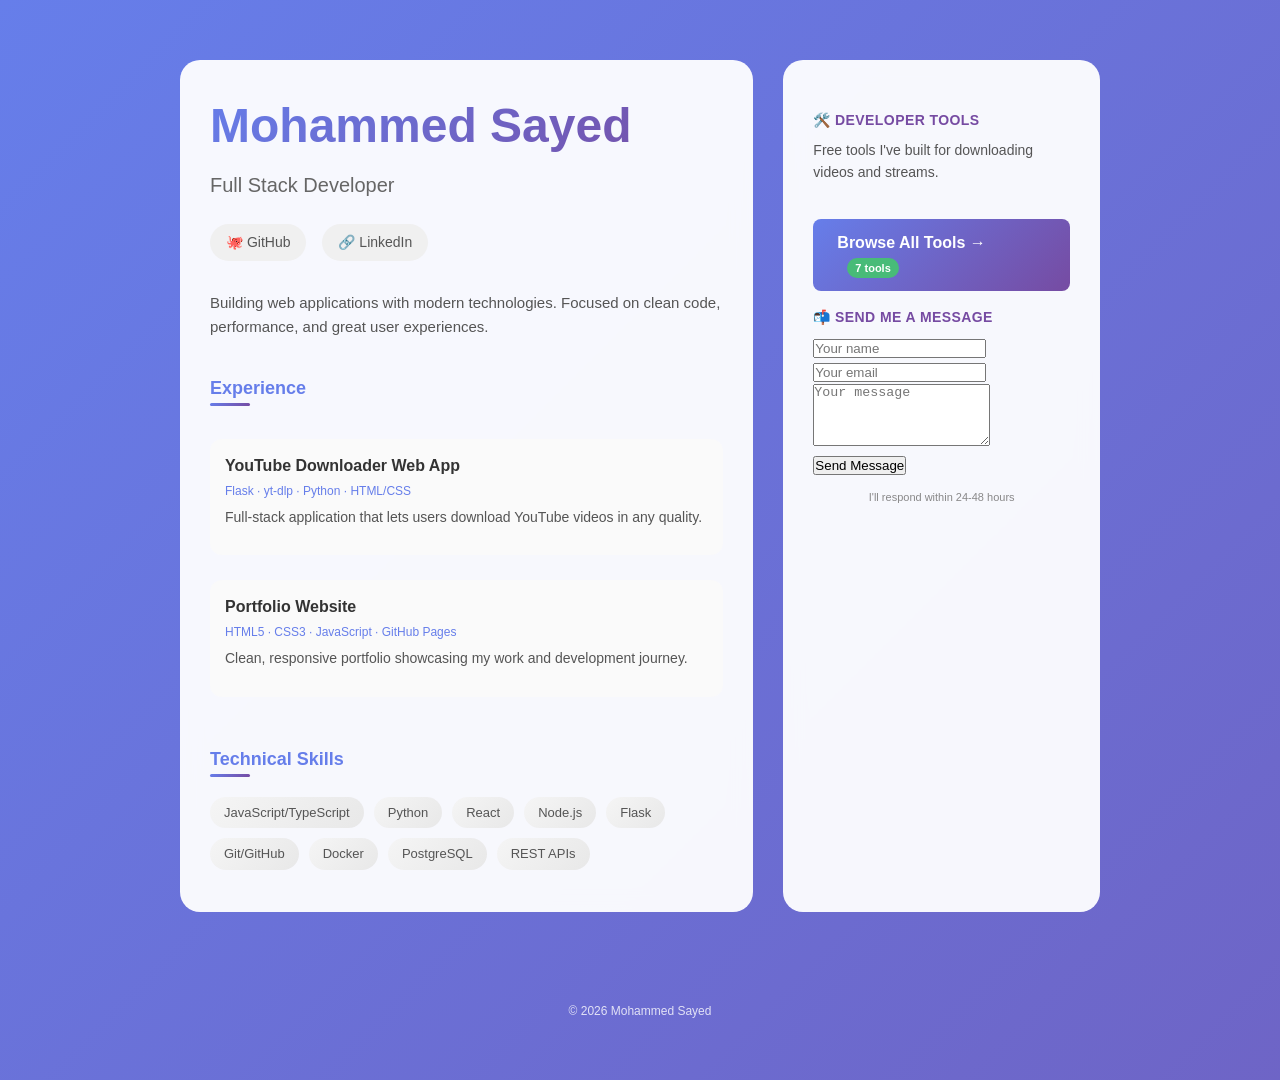
==== commit 069f7729: "Update Photo Compressor to working URL (photo-compressor-cjyd)" ====
--- a/index.html
+++ b/index.html
@@ -1,152 +1,184 @@
-<!DOCTYPE html>
+<!doctype html>
 <html lang="en">
-<head>
-    <meta charset="UTF-8">
-    <meta name="viewport" content="width=device-width, initial-scale=1.0">
+  <head>
+    <meta charset="UTF-8" />
+    <meta name="viewport" content="width=device-width, initial-scale=1.0" />
     <title>Mohammed Sayed | Full Stack Developer</title>
-    <link rel="stylesheet" href="style.css">
+    <link rel="stylesheet" href="style.css" />
     <style>
-        .tools-link {
-            display: inline-block;
-            margin-top: 20px;
-            padding: 12px 24px;
-            background: linear-gradient(135deg, #667eea 0%, #764ba2 100%);
-            color: white;
-            text-decoration: none;
-            border-radius: 8px;
-            font-weight: 600;
-            transition: transform 0.3s ease;
-        }
-        .tools-link:hover {
-            transform: translateX(5px);
-        }
-        .badge {
-            display: inline-block;
-            background: #48bb78;
-            color: white;
-            padding: 2px 8px;
-            border-radius: 12px;
-            font-size: 11px;
-            margin-left: 10px;
-        }
-        .warning-banner {
-            background: #fed7d7;
-            color: #9b2c2c;
-            padding: 10px;
-            border-radius: 8px;
-            margin-bottom: 20px;
-            font-size: 14px;
-            text-align: center;
-        }
+      .tools-link {
+        display: inline-block;
+        margin-top: 20px;
+        padding: 12px 24px;
+        background: linear-gradient(135deg, #667eea 0%, #764ba2 100%);
+        color: white;
+        text-decoration: none;
+        border-radius: 8px;
+        font-weight: 600;
+        transition: transform 0.3s ease;
+      }
+
+      .tools-link:hover {
+        transform: translateX(5px);
+      }
+
+      .badge {
+        display: inline-block;
+        background: #48bb78;
+        color: white;
+        padding: 2px 8px;
+        border-radius: 12px;
+        font-size: 11px;
+        margin-left: 10px;
+      }
     </style>
-</head>
-<body>
+  </head>
+  <body>
     <div class="container">
-        <div class="two-columns">
-            <div class="main-content">
-                <h1>Mohammed Sayed</h1>
-                <div class="title">Full Stack Developer</div>
-                
-                <div class="social-links">
-                    <a href="https://github.com/mos238" target="_blank" class="social-link">🐙 GitHub</a>
-                    <a href="https://www.linkedin.com/in/mohammed-sayed" target="_blank" class="social-link">🔗 LinkedIn</a>
-                </div>
+      <div class="two-columns">
+        <!-- MAIN CONTENT -->
+        <div class="main-content">
+          <h1>Mohammed Sayed</h1>
+          <div class="title">Full Stack Developer</div>
 
-                <p>Building web applications with modern technologies. Focused on clean code, performance, and great user experiences.</p>
+          <div class="social-links">
+            <a
+              href="https://github.com/mos238"
+              target="_blank"
+              class="social-link"
+              >🐙 GitHub</a
+            >
+            <a
+              href="https://www.linkedin.com/in/mohammed-sayed"
+              target="_blank"
+              class="social-link"
+              >🔗 LinkedIn</a
+            >
+          </div>
 
-                <h2>Featured Project</h2>
-                <div class="project">
-                    <div class="project-title">💻 Local Video Downloader</div>
-                    <div class="project-tech">Python · yt-dlp · ffmpeg · Tkinter</div>
-                    <p style="font-size: 14px;">Desktop application for downloading YouTube videos and M3U8/HLS streams. Fast, reliable, no server limitations.</p>
-                    <div style="margin-top: 15px;">
-                        <a href="https://mos238.github.io/myWebSite/tools.html" class="tools-link" style="padding: 8px 16px; font-size: 14px;">Download Now →</a>
-                    </div>
-                </div>
+          <p>
+            Building web applications with modern technologies. Focused on clean
+            code, performance, and great user experiences.
+          </p>
 
-                <div class="project">
-                    <div class="project-title">Portfolio Website</div>
-                    <div class="project-tech">HTML5 · CSS3 · JavaScript · GitHub Pages</div>
-                    <p style="font-size: 14px;">Clean, responsive portfolio showcasing my work and development journey.</p>
-                </div>
+          <h2>Experience</h2>
+          <div class="project">
+            <div class="project-title">YouTube Downloader Web App</div>
+            <div class="project-tech">Flask · yt-dlp · Python · HTML/CSS</div>
+            <p style="font-size: 14px">
+              Full-stack application that lets users download YouTube videos in
+              any quality.
+            </p>
+          </div>
 
-                <h2>Technical Skills</h2>
-                <div class="skills">
-                    <span class="skill">JavaScript/TypeScript</span>
-                    <span class="skill">Python</span>
-                    <span class="skill">React</span>
-                    <span class="skill">Node.js</span>
-                    <span class="skill">Flask</span>
-                    <span class="skill">Git/GitHub</span>
-                    <span class="skill">Docker</span>
-                    <span class="skill">PostgreSQL</span>
-                    <span class="skill">REST APIs</span>
-                </div>
+          <div class="project">
+            <div class="project-title">Portfolio Website</div>
+            <div class="project-tech">
+              HTML5 · CSS3 · JavaScript · GitHub Pages
             </div>
+            <p style="font-size: 14px">
+              Clean, responsive portfolio showcasing my work and development
+              journey.
+            </p>
+          </div>
 
-            <div class="sidebar">
-                <div class="tools">
-                    <h3>🛠️ Developer Tools</h3>
-                    <p style="font-size: 14px; margin-bottom: 15px;">Free tools I've built for downloading videos and streams.</p>
-                    <a href="https://mos238.github.io/myWebSite/tools.html" class="tools-link">
-                        Browse All Tools →
-                        <span class="badge">2 tools</span>
-                    </a>
-                </div>
-
-                <div class="contact-form">
-                    <h3>📬 Send me a message</h3>
-                    <form id="contactForm">
-                        <div class="form-group">
-                            <input type="text" id="name" placeholder="Your name" required>
-                        </div>
-                        <div class="form-group">
-                            <input type="email" id="email" placeholder="Your email" required>
-                        </div>
-                        <div class="form-group">
-                            <textarea id="message" placeholder="Your message" rows="4" required></textarea>
-                        </div>
-                        <button type="submit" class="submit-btn">Send Message</button>
-                        <div id="formStatus" class="form-status"></div>
-                    </form>
-                    <p style="font-size: 11px; color: #888; margin-top: 12px; text-align: center;">
-                        I'll respond within 24-48 hours
-                    </p>
-                </div>
-            </div>
+          <h2>Technical Skills</h2>
+          <div class="skills">
+            <span class="skill">JavaScript/TypeScript</span>
+            <span class="skill">Python</span>
+            <span class="skill">React</span>
+            <span class="skill">Node.js</span>
+            <span class="skill">Flask</span>
+            <span class="skill">Git/GitHub</span>
+            <span class="skill">Docker</span>
+            <span class="skill">PostgreSQL</span>
+            <span class="skill">REST APIs</span>
+          </div>
         </div>
 
-        <footer>
-            © 2026 Mohammed Sayed
-        </footer>
+        <!-- SIDEBAR - Simple tools link -->
+        <div class="sidebar">
+          <div class="tools">
+            <h3>🛠️ Developer Tools</h3>
+            <p style="font-size: 14px; margin-bottom: 15px">
+              Free tools I've built for downloading videos and streams.
+            </p>
+            <a href="tools.html" class="tools-link">
+              Browse All Tools →
+              <span class="badge">7 tools</span>
+            </a>
+          </div>
+
+          <!-- Contact Form -->
+          <div class="contact-form">
+            <h3>📬 Send me a message</h3>
+            <form id="contactForm">
+              <div class="form-group">
+                <input type="text" id="name" placeholder="Your name" required />
+              </div>
+              <div class="form-group">
+                <input
+                  type="email"
+                  id="email"
+                  placeholder="Your email"
+                  required
+                />
+              </div>
+              <div class="form-group">
+                <textarea
+                  id="message"
+                  placeholder="Your message"
+                  rows="4"
+                  required
+                ></textarea>
+              </div>
+              <button type="submit" class="submit-btn">Send Message</button>
+              <div id="formStatus" class="form-status"></div>
+            </form>
+            <p
+              style="
+                font-size: 11px;
+                color: #888;
+                margin-top: 12px;
+                text-align: center;
+              "
+            >
+              I'll respond within 24-48 hours
+            </p>
+          </div>
+        </div>
+      </div>
+
+      <footer>© 2026 Mohammed Sayed</footer>
     </div>
 
     <script src="script.js"></script>
     <script>
-        const contactForm = document.getElementById('contactForm');
-        const formStatus = document.getElementById('formStatus');
-        
-        contactForm.addEventListener('submit', function(e) {
-            e.preventDefault();
-            const name = document.getElementById('name').value;
-            const email = document.getElementById('email').value;
-            const message = document.getElementById('message').value;
-            
-            const subject = `Portfolio Contact from ${name}`;
-            const body = `Name: ${name}%0AEmail: ${email}%0A%0AMessage:%0A${message}`;
-            const mailtoLink = `mailto:m.omarsayed@gmail.com?subject=${encodeURIComponent(subject)}&body=${body}`;
-            
-            window.location.href = mailtoLink;
-            showStatus('✓ Opening your email client...', 'success');
-            contactForm.reset();
-        });
-        
-        function showStatus(message, type) {
-            formStatus.textContent = message;
-            formStatus.className = `form-status ${type}`;
-            formStatus.style.display = 'block';
-            setTimeout(() => formStatus.style.display = 'none', 5000);
-        }
+      // Contact form handler
+      const contactForm = document.getElementById("contactForm");
+      const formStatus = document.getElementById("formStatus");
+
+      contactForm.addEventListener("submit", function (e) {
+        e.preventDefault();
+        const name = document.getElementById("name").value;
+        const email = document.getElementById("email").value;
+        const message = document.getElementById("message").value;
+
+        const subject = `Portfolio Contact from ${name}`;
+        const body = `Name: ${name}%0AEmail: ${email}%0A%0AMessage:%0A${message}`;
+        const mailtoLink = `mailto:m.omarsayed@gmail.com?subject=${encodeURIComponent(subject)}&body=${body}`;
+
+        window.location.href = mailtoLink;
+        showStatus("✓ Opening your email client...", "success");
+        contactForm.reset();
+      });
+
+      function showStatus(message, type) {
+        formStatus.textContent = message;
+        formStatus.className = `form-status ${type}`;
+        formStatus.style.display = "block";
+        setTimeout(() => (formStatus.style.display = "none"), 5000);
+      }
     </script>
-</body>
+  </body>
 </html>
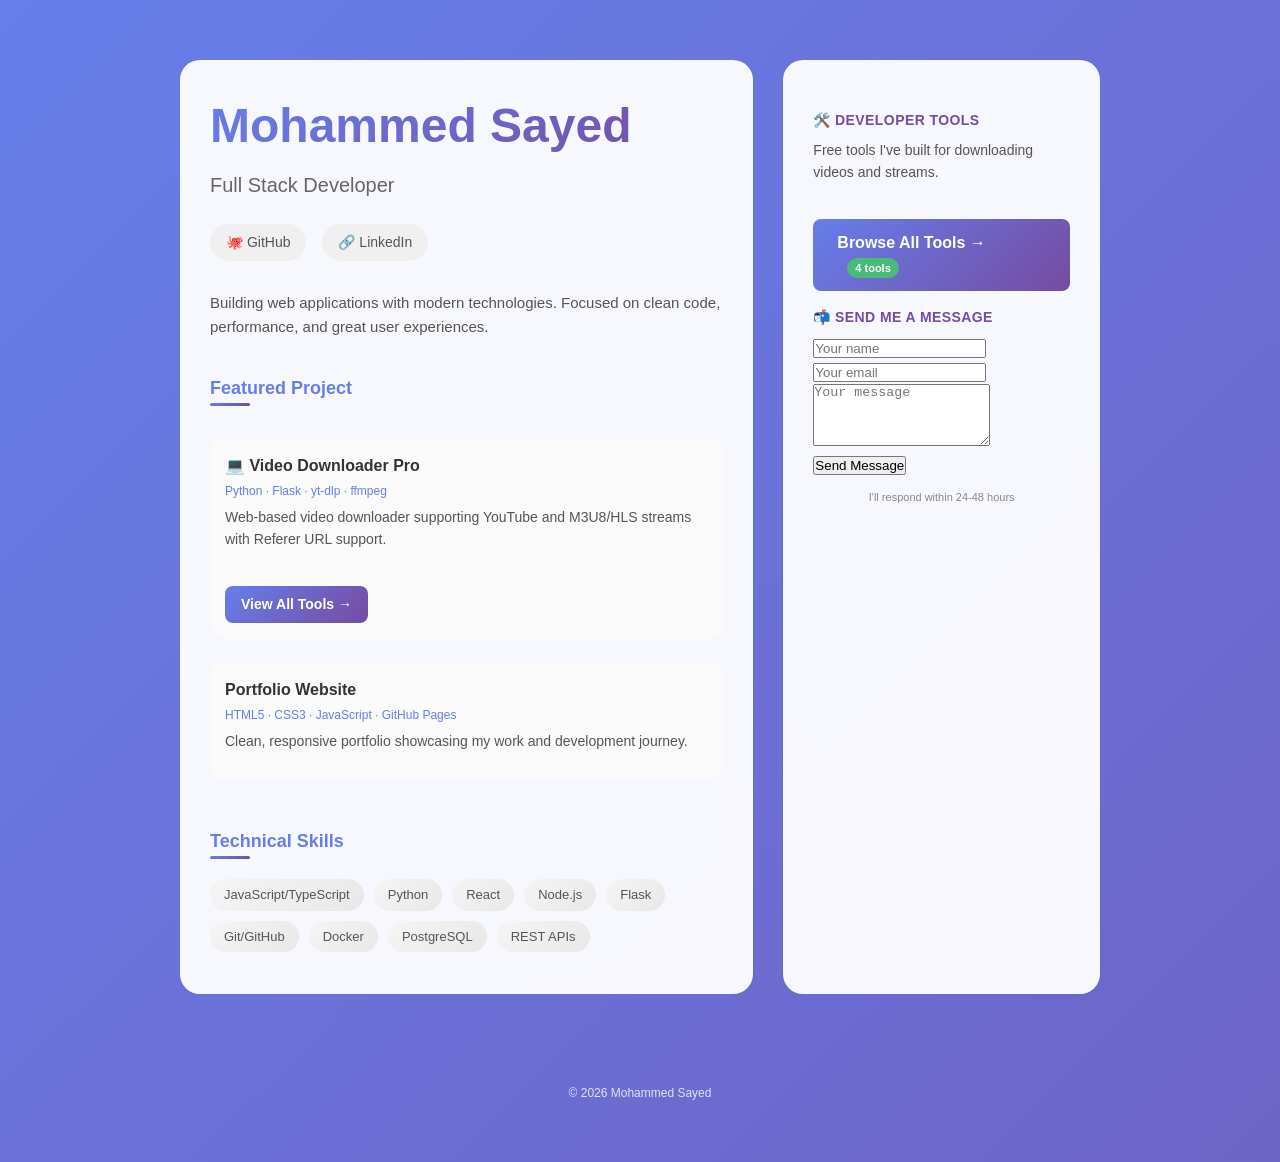
==== commit b865211e: "Clean up website: add Video Downloader Pro, remove duplicates" ====
--- a/index.html
+++ b/index.html
@@ -1,184 +1,143 @@
-<!doctype html>
+<!DOCTYPE html>
 <html lang="en">
-  <head>
-    <meta charset="UTF-8" />
-    <meta name="viewport" content="width=device-width, initial-scale=1.0" />
+<head>
+    <meta charset="UTF-8">
+    <meta name="viewport" content="width=device-width, initial-scale=1.0">
     <title>Mohammed Sayed | Full Stack Developer</title>
-    <link rel="stylesheet" href="style.css" />
+    <link rel="stylesheet" href="style.css">
     <style>
-      .tools-link {
-        display: inline-block;
-        margin-top: 20px;
-        padding: 12px 24px;
-        background: linear-gradient(135deg, #667eea 0%, #764ba2 100%);
-        color: white;
-        text-decoration: none;
-        border-radius: 8px;
-        font-weight: 600;
-        transition: transform 0.3s ease;
-      }
+        .tools-link {
+            display: inline-block;
+            margin-top: 20px;
+            padding: 12px 24px;
+            background: linear-gradient(135deg, #667eea 0%, #764ba2 100%);
+            color: white;
+            text-decoration: none;
+            border-radius: 8px;
+            font-weight: 600;
+            transition: transform 0.3s ease;
+        }
+        .tools-link:hover {
+            transform: translateX(5px);
+        }
+        .badge {
+            display: inline-block;
+            background: #48bb78;
+            color: white;
+            padding: 2px 8px;
+            border-radius: 12px;
+            font-size: 11px;
+            margin-left: 10px;
+        }
+    </style>
+</head>
+<body>
+    <div class="container">
+        <div class="two-columns">
+            <div class="main-content">
+                <h1>Mohammed Sayed</h1>
+                <div class="title">Full Stack Developer</div>
+                
+                <div class="social-links">
+                    <a href="https://github.com/mos238" target="_blank" class="social-link">🐙 GitHub</a>
+                    <a href="https://www.linkedin.com/in/mohammed-sayed" target="_blank" class="social-link">🔗 LinkedIn</a>
+                </div>
 
-      .tools-link:hover {
-        transform: translateX(5px);
-      }
+                <p>Building web applications with modern technologies. Focused on clean code, performance, and great user experiences.</p>
 
-      .badge {
-        display: inline-block;
-        background: #48bb78;
-        color: white;
-        padding: 2px 8px;
-        border-radius: 12px;
-        font-size: 11px;
-        margin-left: 10px;
-      }
-    </style>
-  </head>
-  <body>
-    <div class="container">
-      <div class="two-columns">
-        <!-- MAIN CONTENT -->
-        <div class="main-content">
-          <h1>Mohammed Sayed</h1>
-          <div class="title">Full Stack Developer</div>
+                <h2>Featured Project</h2>
+                <div class="project">
+                    <div class="project-title">💻 Video Downloader Pro</div>
+                    <div class="project-tech">Python · Flask · yt-dlp · ffmpeg</div>
+                    <p style="font-size: 14px;">Web-based video downloader supporting YouTube and M3U8/HLS streams with Referer URL support.</p>
+                    <div style="margin-top: 15px;">
+                        <a href="https://mos238.github.io/myWebSite/tools.html" class="tools-link" style="padding: 8px 16px; font-size: 14px;">View All Tools →</a>
+                    </div>
+                </div>
 
-          <div class="social-links">
-            <a
-              href="https://github.com/mos238"
-              target="_blank"
-              class="social-link"
-              >🐙 GitHub</a
-            >
-            <a
-              href="https://www.linkedin.com/in/mohammed-sayed"
-              target="_blank"
-              class="social-link"
-              >🔗 LinkedIn</a
-            >
-          </div>
+                <div class="project">
+                    <div class="project-title">Portfolio Website</div>
+                    <div class="project-tech">HTML5 · CSS3 · JavaScript · GitHub Pages</div>
+                    <p style="font-size: 14px;">Clean, responsive portfolio showcasing my work and development journey.</p>
+                </div>
 
-          <p>
-            Building web applications with modern technologies. Focused on clean
-            code, performance, and great user experiences.
-          </p>
+                <h2>Technical Skills</h2>
+                <div class="skills">
+                    <span class="skill">JavaScript/TypeScript</span>
+                    <span class="skill">Python</span>
+                    <span class="skill">React</span>
+                    <span class="skill">Node.js</span>
+                    <span class="skill">Flask</span>
+                    <span class="skill">Git/GitHub</span>
+                    <span class="skill">Docker</span>
+                    <span class="skill">PostgreSQL</span>
+                    <span class="skill">REST APIs</span>
+                </div>
+            </div>
 
-          <h2>Experience</h2>
-          <div class="project">
-            <div class="project-title">YouTube Downloader Web App</div>
-            <div class="project-tech">Flask · yt-dlp · Python · HTML/CSS</div>
-            <p style="font-size: 14px">
-              Full-stack application that lets users download YouTube videos in
-              any quality.
-            </p>
-          </div>
+            <div class="sidebar">
+                <div class="tools">
+                    <h3>🛠️ Developer Tools</h3>
+                    <p style="font-size: 14px; margin-bottom: 15px;">Free tools I've built for downloading videos and streams.</p>
+                    <a href="https://mos238.github.io/myWebSite/tools.html" class="tools-link">
+                        Browse All Tools →
+                        <span class="badge">4 tools</span>
+                    </a>
+                </div>
 
-          <div class="project">
-            <div class="project-title">Portfolio Website</div>
-            <div class="project-tech">
-              HTML5 · CSS3 · JavaScript · GitHub Pages
+                <div class="contact-form">
+                    <h3>📬 Send me a message</h3>
+                    <form id="contactForm">
+                        <div class="form-group">
+                            <input type="text" id="name" placeholder="Your name" required>
+                        </div>
+                        <div class="form-group">
+                            <input type="email" id="email" placeholder="Your email" required>
+                        </div>
+                        <div class="form-group">
+                            <textarea id="message" placeholder="Your message" rows="4" required></textarea>
+                        </div>
+                        <button type="submit" class="submit-btn">Send Message</button>
+                        <div id="formStatus" class="form-status"></div>
+                    </form>
+                    <p style="font-size: 11px; color: #888; margin-top: 12px; text-align: center;">
+                        I'll respond within 24-48 hours
+                    </p>
+                </div>
             </div>
-            <p style="font-size: 14px">
-              Clean, responsive portfolio showcasing my work and development
-              journey.
-            </p>
-          </div>
-
-          <h2>Technical Skills</h2>
-          <div class="skills">
-            <span class="skill">JavaScript/TypeScript</span>
-            <span class="skill">Python</span>
-            <span class="skill">React</span>
-            <span class="skill">Node.js</span>
-            <span class="skill">Flask</span>
-            <span class="skill">Git/GitHub</span>
-            <span class="skill">Docker</span>
-            <span class="skill">PostgreSQL</span>
-            <span class="skill">REST APIs</span>
-          </div>
         </div>
 
-        <!-- SIDEBAR - Simple tools link -->
-        <div class="sidebar">
-          <div class="tools">
-            <h3>🛠️ Developer Tools</h3>
-            <p style="font-size: 14px; margin-bottom: 15px">
-              Free tools I've built for downloading videos and streams.
-            </p>
-            <a href="tools.html" class="tools-link">
-              Browse All Tools →
-              <span class="badge">7 tools</span>
-            </a>
-          </div>
-
-          <!-- Contact Form -->
-          <div class="contact-form">
-            <h3>📬 Send me a message</h3>
-            <form id="contactForm">
-              <div class="form-group">
-                <input type="text" id="name" placeholder="Your name" required />
-              </div>
-              <div class="form-group">
-                <input
-                  type="email"
-                  id="email"
-                  placeholder="Your email"
-                  required
-                />
-              </div>
-              <div class="form-group">
-                <textarea
-                  id="message"
-                  placeholder="Your message"
-                  rows="4"
-                  required
-                ></textarea>
-              </div>
-              <button type="submit" class="submit-btn">Send Message</button>
-              <div id="formStatus" class="form-status"></div>
-            </form>
-            <p
-              style="
-                font-size: 11px;
-                color: #888;
-                margin-top: 12px;
-                text-align: center;
-              "
-            >
-              I'll respond within 24-48 hours
-            </p>
-          </div>
-        </div>
-      </div>
-
-      <footer>© 2026 Mohammed Sayed</footer>
+        <footer>
+            © 2026 Mohammed Sayed
+        </footer>
     </div>
 
     <script src="script.js"></script>
     <script>
-      // Contact form handler
-      const contactForm = document.getElementById("contactForm");
-      const formStatus = document.getElementById("formStatus");
-
-      contactForm.addEventListener("submit", function (e) {
-        e.preventDefault();
-        const name = document.getElementById("name").value;
-        const email = document.getElementById("email").value;
-        const message = document.getElementById("message").value;
-
-        const subject = `Portfolio Contact from ${name}`;
-        const body = `Name: ${name}%0AEmail: ${email}%0A%0AMessage:%0A${message}`;
-        const mailtoLink = `mailto:m.omarsayed@gmail.com?subject=${encodeURIComponent(subject)}&body=${body}`;
-
-        window.location.href = mailtoLink;
-        showStatus("✓ Opening your email client...", "success");
-        contactForm.reset();
-      });
-
-      function showStatus(message, type) {
-        formStatus.textContent = message;
-        formStatus.className = `form-status ${type}`;
-        formStatus.style.display = "block";
-        setTimeout(() => (formStatus.style.display = "none"), 5000);
-      }
+        const contactForm = document.getElementById('contactForm');
+        const formStatus = document.getElementById('formStatus');
+        
+        contactForm.addEventListener('submit', function(e) {
+            e.preventDefault();
+            const name = document.getElementById('name').value;
+            const email = document.getElementById('email').value;
+            const message = document.getElementById('message').value;
+            
+            const subject = `Portfolio Contact from ${name}`;
+            const body = `Name: ${name}%0AEmail: ${email}%0A%0AMessage:%0A${message}`;
+            const mailtoLink = `mailto:m.omarsayed@gmail.com?subject=${encodeURIComponent(subject)}&body=${body}`;
+            
+            window.location.href = mailtoLink;
+            showStatus('✓ Opening your email client...', 'success');
+            contactForm.reset();
+        });
+        
+        function showStatus(message, type) {
+            formStatus.textContent = message;
+            formStatus.className = `form-status ${type}`;
+            formStatus.style.display = 'block';
+            setTimeout(() => formStatus.style.display = 'none', 5000);
+        }
     </script>
-  </body>
+</body>
 </html>
